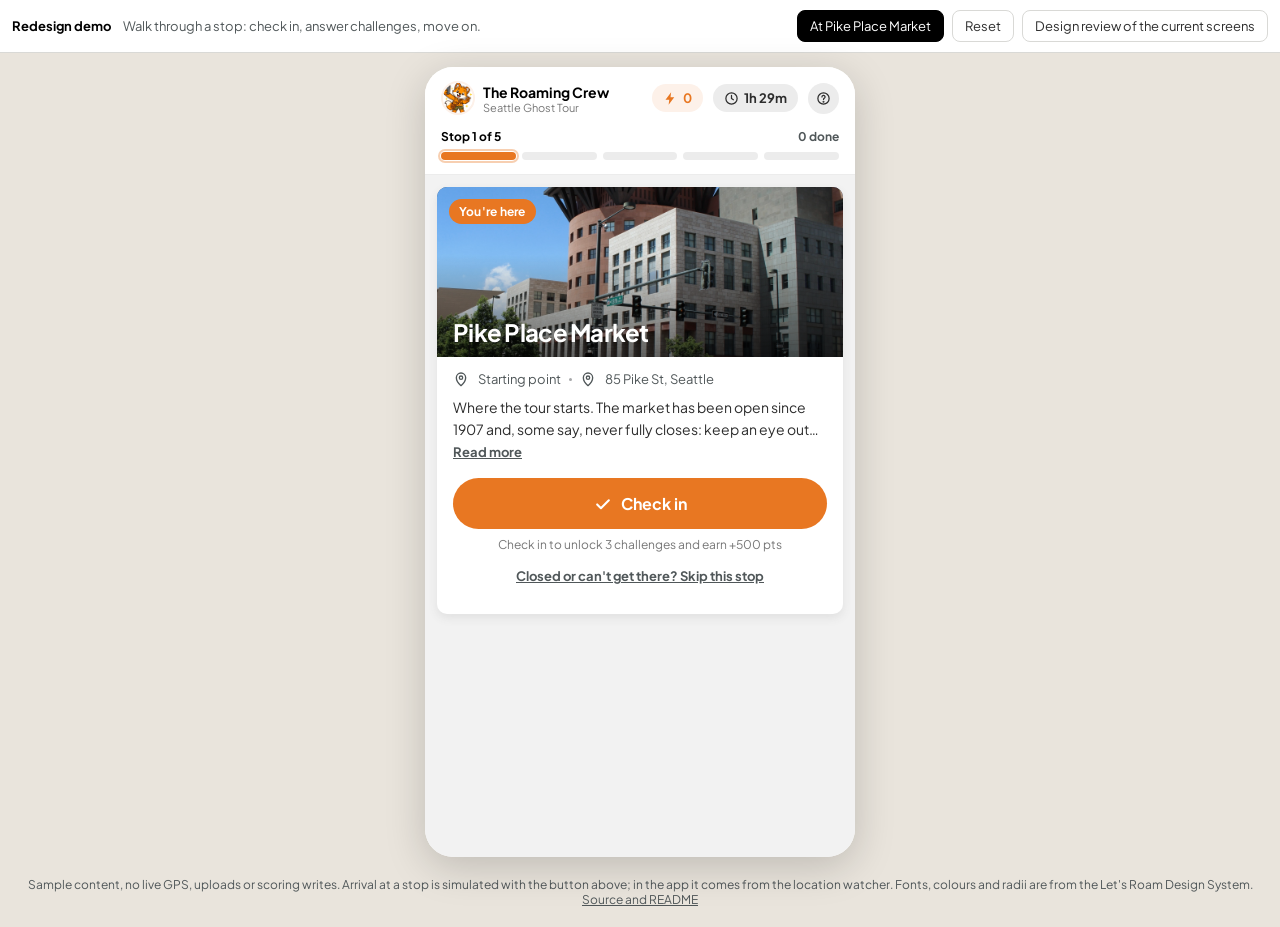
==== index.html @ efba77f4 "Let's Roam hunt screen redesign: review, demo, README Co-Authored-By: Claude Fable 5.1 <noreply@anth" ====
<!doctype html>
<html lang="en">
<head>
  <meta charset="utf-8">
  <meta name="viewport" content="width=device-width, initial-scale=1, viewport-fit=cover">
  <title>Let's Roam - Hunt screen redesign</title>
  <meta name="description" content="Redesigned main hunt screen for Let's Roam scavenger hunt tours. Interactive demo.">
  <link rel="stylesheet" href="./styles.css">
</head>
<body>
  <div class="demo-bar">
    <strong>Redesign demo</strong>
    <span class="hint">Walk through a stop: check in, answer challenges, move on.</span>
    <span class="spacer"></span>
    <button id="demo-arrive" class="primary">Simulate GPS: arrive</button>
    <button id="demo-reset">Reset</button>
    <a href="./review.html">Design review of the current screens</a>
  </div>

  <div class="phone">
    <div id="app" class="app"></div>
  </div>
  <p class="demo-note">
    Sample content, no live GPS, uploads or scoring writes. Arrival at a stop is simulated with the button above;
    in the app it comes from the location watcher. Fonts, colours and radii are from the Let's Roam Design System.
    <a href="https://github.com/mikeprimak/lets-roam-hunt">Source and README</a>
  </p>

  <script src="./hunt-data.js"></script>
  <script src="./app.js"></script>
</body>
</html>
---- styles.css ----
/* Let's Roam - main hunt screen redesign.
   Tokens are verbatim from the Let's Roam Design System (2026 Q3 v2). */
@font-face { font-family: "Plus Jakarta Sans"; src: url("./assets/fonts/PlusJakartaSans.ttf"); font-weight: 400 600; }
@font-face { font-family: "Plus Jakarta Sans"; src: url("./assets/fonts/PlusJakartaSansBold.ttf"); font-weight: 700 800; }

:root {
  --lr-orange: #E87722;
  --lr-orange-hover: #FF8A32;
  --lr-off-orange: #FDF1E9;
  --lr-cream: #FFF4D4;
  --lr-teal: #6AAEAA;
  --lr-navy: #335573;
  --lr-green: #7FB141;
  --lr-blue: #53A6C4;
  --lr-red: #E22222;
  --lr-yellow: #FDD264;
  --lr-black: #000;
  --lr-gray-4: #2D2D2D;
  --lr-gray-3: #505759;
  --lr-gray-2: #A7A8AA;
  --lr-gray-1: #D9D9D6;
  --lr-gray-light: #ECECEC;
  --lr-white-1: #F2F2F2;
  --lr-white: #FEFEFE;
  --text-muted: #777;
  --radius-pill: 50px;
  --radius-card: 10px;
  --radius-less: 15px;
  --shadow-card: 0 4px 10px rgba(82, 82, 82, 0.1);
  --ease: 150ms ease;
  --font: "Plus Jakarta Sans", -apple-system, "Segoe UI", Roboto, sans-serif;
}

* { box-sizing: border-box; }
html, body { margin: 0; height: 100%; }
body {
  font-family: var(--font);
  color: var(--lr-black);
  background: #E9E4DC;
  -webkit-font-smoothing: antialiased;
}
button { font: inherit; color: inherit; cursor: pointer; }
img { display: block; max-width: 100%; }

/* ---------- Demo scaffolding (not part of the app) ---------- */
.demo-bar {
  display: flex; flex-wrap: wrap; gap: 8px; align-items: center;
  padding: 10px 12px; background: #fff; border-bottom: 1px solid var(--lr-gray-1);
  font-size: 13px; color: var(--lr-gray-3);
}
.demo-bar strong { color: var(--lr-black); margin-right: 4px; }
.demo-bar button, .demo-bar a {
  padding: 7px 12px; border: 1px solid var(--lr-gray-1); border-radius: 8px; background: #fff;
  color: var(--lr-gray-4); text-decoration: none; font-size: 13px;
}
.demo-bar button:hover, .demo-bar a:hover { background: var(--lr-gray-light); }
.demo-bar button.primary { background: var(--lr-black); color: #fff; border-color: var(--lr-black); }
.demo-bar .spacer { flex: 1; }
.demo-note { text-align: center; font-size: 12px; color: var(--lr-gray-3); padding: 8px 12px 20px; }
.demo-note a { color: inherit; }

.phone {
  position: relative; width: min(100%, 430px); height: min(calc(100dvh - 110px), 900px); min-height: 560px;
  margin: 14px auto 0; background: #fff; overflow: hidden;
  border-radius: 28px; box-shadow: 0 10px 40px rgba(0,0,0,.18);
  display: flex; flex-direction: column;
}
@media (max-width: 480px) {
  .phone { height: calc(100dvh - 60px); margin: 0; border-radius: 0; box-shadow: none; }
  .demo-bar span.hint { display: none; }
  .demo-note { display: none; }
}

/* ---------- App shell ---------- */
.app { display: flex; flex-direction: column; height: 100%; position: relative; }
.screen { flex: 1; overflow-y: auto; overscroll-behavior: contain; background: var(--lr-white-1); }
.screen::-webkit-scrollbar { width: 0; }

/* Top bar: team, score, time */
.topbar {
  display: flex; align-items: center; gap: 10px; padding: 14px 16px 10px; background: #fff;
  position: sticky; top: 0; z-index: 5;
}
.topbar .team { display: flex; align-items: center; gap: 8px; min-width: 0; flex: 1; }
.topbar .team img { width: 34px; height: 34px; border-radius: 50%; object-fit: cover; border: 2px solid var(--lr-off-orange); }
.topbar .team .name { font-weight: 700; font-size: 14px; white-space: nowrap; overflow: hidden; text-overflow: ellipsis; }
.topbar .team .hunt { font-size: 11px; color: var(--text-muted); font-weight: 500; }
.pill {
  display: inline-flex; align-items: center; gap: 5px; padding: 6px 11px; border-radius: var(--radius-pill);
  font-size: 13px; font-weight: 700; background: var(--lr-gray-light); color: var(--lr-gray-4); white-space: nowrap;
  border: 0;
}
.pill svg { width: 15px; height: 15px; }
.pill.score { background: var(--lr-off-orange); color: var(--lr-orange); }
.pill.score.bump { animation: bump 500ms ease; }
.pill.time.low { background: #FBE3E3; color: var(--lr-red); }
.pill.icon-only { padding: 8px; }
@keyframes bump { 30% { transform: scale(1.12); } }

/* Route progress */
.route { background: #fff; padding: 4px 16px 14px; border-bottom: 1px solid var(--lr-gray-light); }
.route .label { display: flex; justify-content: space-between; font-size: 12px; font-weight: 700; color: var(--lr-gray-3); margin-bottom: 8px; }
.route .label b { color: var(--lr-black); }
.route .steps { display: flex; gap: 6px; }
.route .step {
  flex: 1; height: 8px; border-radius: 4px; background: var(--lr-gray-light); position: relative;
  border: 0; padding: 0; transition: background var(--ease);
}
.route .step.done { background: var(--lr-teal); }
.route .step.current { background: var(--lr-orange); }
.route .step.current::after {
  content: ""; position: absolute; inset: -3px; border-radius: 7px; border: 2px solid var(--lr-orange); opacity: .35;
}
.route .step.skipped { background: var(--lr-gray-2); }

/* Generic card */
.card {
  background: #fff; border-radius: var(--radius-card); box-shadow: var(--shadow-card); margin: 12px 12px 0;
  overflow: hidden;
}
.card-body { padding: 14px 16px; }

/* Current stop hero */
.stop-photo { position: relative; height: 170px; background: var(--lr-navy); }
.stop-photo img { width: 100%; height: 100%; object-fit: cover; filter: saturate(.85); }
.stop-photo .shade { position: absolute; inset: 0; background: linear-gradient(180deg, rgba(0,0,0,0) 40%, rgba(0,0,0,.55)); }
.stop-photo .badge {
  position: absolute; top: 12px; left: 12px; padding: 5px 10px; border-radius: var(--radius-pill);
  background: var(--lr-orange); color: #fff; font-size: 12px; font-weight: 700; letter-spacing: .02em;
}
.stop-photo .badge.next { background: #fff; color: var(--lr-black); }
.stop-photo h2 { position: absolute; left: 16px; right: 16px; bottom: 12px; margin: 0; color: #fff; font-size: 24px; font-weight: 700; letter-spacing: -0.03em; line-height: 1.05; }
.stop-compact { display: flex; align-items: center; gap: 12px; padding: 12px 16px; }
.stop-compact img { width: 52px; height: 52px; border-radius: 8px; object-fit: cover; }
.stop-compact h2 { margin: 0; font-size: 18px; letter-spacing: -0.02em; }
.stop-compact .sub { font-size: 12px; color: var(--lr-teal); font-weight: 700; display: flex; align-items: center; gap: 4px; }
.stop-compact .sub svg { width: 14px; height: 14px; }

.meta { display: flex; align-items: center; gap: 8px; flex-wrap: wrap; font-size: 13px; color: var(--lr-gray-3); font-weight: 600; }
.meta > span { display: inline-flex; align-items: center; gap: 6px; }
.meta .dot { width: 3px; height: 3px; border-radius: 50%; background: var(--lr-gray-2); }
.meta svg { width: 16px; height: 16px; vertical-align: -3px; margin-right: 3px; }
.lore { font-size: 14px; line-height: 1.55; color: var(--lr-gray-4); margin: 10px 0 0; font-weight: 500; }
.lore.clamp { display: -webkit-box; -webkit-line-clamp: 2; -webkit-box-orient: vertical; overflow: hidden; }
.linkbtn { background: none; border: 0; padding: 4px 0; font-size: 13px; font-weight: 700; color: var(--lr-gray-3); text-decoration: underline; }
.linkbtn:hover { color: var(--lr-orange); }

/* Buttons (DS: pill, orange primary, 150ms) */
.btn {
  display: inline-flex; align-items: center; justify-content: center; gap: 8px; width: 100%;
  padding: 15px 20px; border-radius: var(--radius-pill); border: 0; font-weight: 700; font-size: 16px;
  transition: background var(--ease), opacity var(--ease), transform var(--ease);
}
.btn svg { width: 20px; height: 20px; }
.btn.primary { background: var(--lr-orange); color: #fff; }
.btn.primary:hover { background: var(--lr-orange-hover); }
.btn.primary:active { transform: scale(.98); }
.btn.primary:disabled { opacity: .5; cursor: not-allowed; }
.btn.secondary { background: #fff; color: var(--lr-black); box-shadow: inset 0 0 0 2px var(--lr-black); }
.btn.secondary:hover { background: var(--lr-gray-light); }
.btn.dark { background: var(--lr-black); color: #fff; }
.btn.dark:hover { background: var(--lr-gray-4); }
.btn.ghost { background: var(--lr-gray-light); color: var(--lr-gray-4); }
.btn.sm { padding: 10px 14px; font-size: 14px; width: auto; }
.btn-row { display: flex; gap: 8px; margin-top: 14px; }
.btn-row .btn { width: auto; flex: 1; }
.cta-note { text-align: center; font-size: 12px; color: var(--text-muted); font-weight: 600; margin-top: 8px; }

/* Check-in state strip */
.strip {
  display: flex; align-items: center; gap: 10px; padding: 10px 16px; background: var(--lr-off-orange);
  font-size: 13px; font-weight: 700; color: var(--lr-gray-4);
}
.strip.teal { background: #E4F1F0; color: #2F6B67; }
.strip svg { width: 18px; height: 18px; flex: none; }
.strip .pts { margin-left: auto; color: var(--lr-orange); }

/* Challenge list */
.section-head { display: flex; align-items: baseline; justify-content: space-between; padding: 18px 16px 6px; }
.section-head h3 { margin: 0; font-size: 16px; font-weight: 700; letter-spacing: -0.02em; }
.section-head .count { font-size: 12px; font-weight: 700; color: var(--lr-gray-3); }
.challenge {
  display: flex; align-items: center; gap: 12px; width: 100%; text-align: left; background: #fff; border: 0;
  border-radius: var(--radius-card); box-shadow: var(--shadow-card); padding: 12px 14px; margin: 8px 12px 0;
  width: calc(100% - 24px); transition: transform var(--ease), box-shadow var(--ease);
}
.challenge:hover { box-shadow: 0 6px 14px rgba(82,82,82,.16); }
.challenge:active { transform: scale(.99); }
.challenge .tile {
  width: 44px; height: 44px; border-radius: 10px; display: grid; place-items: center; flex: none;
  background: var(--lr-off-orange); color: var(--lr-orange);
}
.challenge .tile svg { width: 22px; height: 22px; }
.challenge.done .tile { background: #E4F1F0; color: var(--lr-teal); }
.challenge.skipped .tile { background: var(--lr-gray-light); color: var(--lr-gray-2); }
.challenge .text { flex: 1; min-width: 0; display: flex; flex-direction: column; }
.challenge .kind { font-size: 11px; font-weight: 700; letter-spacing: .08em; text-transform: uppercase; color: var(--lr-gray-3); }
.challenge .title { font-size: 15px; font-weight: 700; margin: 1px 0; }
.challenge .snippet { display: block; font-size: 12.5px; color: var(--text-muted); font-weight: 500; white-space: nowrap; overflow: hidden; text-overflow: ellipsis; }
.challenge .pts { font-weight: 700; font-size: 14px; color: var(--lr-orange); white-space: nowrap; }
.challenge.done .pts { color: var(--lr-teal); }
.challenge.skipped .pts, .challenge.skipped .title { color: var(--lr-gray-2); }
.challenge .chev { width: 18px; height: 18px; color: var(--lr-gray-2); flex: none; }
.challenge.optional .kind { color: var(--lr-blue); }

/* Stop complete / hunt complete card */
.celebrate { text-align: center; padding: 20px 16px 16px; }
.celebrate img { width: 120px; margin: 0 auto 6px; }
.celebrate h2 { margin: 0; font-size: 24px; letter-spacing: -0.03em; }
.celebrate .earned { font-size: 15px; color: var(--lr-gray-3); font-weight: 600; margin: 4px 0 0; }
.celebrate .earned b { color: var(--lr-orange); font-size: 22px; }
.next-stop {
  display: flex; align-items: center; gap: 12px; margin: 16px 0 0; padding: 12px; border-radius: var(--radius-card);
  background: var(--lr-off-orange); text-align: left;
}
.next-stop img { width: 56px; height: 56px; border-radius: 8px; object-fit: cover; }
.next-stop > div { flex: 1; min-width: 0; }
.next-stop .k { font-size: 11px; font-weight: 700; letter-spacing: .08em; text-transform: uppercase; color: var(--lr-orange); }
.next-stop .n { font-size: 16px; font-weight: 700; }
.next-stop .w { font-size: 13px; color: var(--lr-gray-3); font-weight: 600; }
.summary { display: grid; grid-template-columns: 1fr 1fr 1fr; gap: 8px; margin-top: 14px; }
.summary div { background: var(--lr-white-1); border-radius: 8px; padding: 10px 6px; }
.summary b { display: block; font-size: 18px; letter-spacing: -0.02em; }
.summary span { font-size: 11px; color: var(--lr-gray-3); font-weight: 700; }

/* Bottom sheet (one layer, never stacked) */
.scrim { position: absolute; inset: 0; background: rgba(0,0,0,.45); z-index: 20; animation: fade 150ms ease; }
.sheet {
  position: absolute; left: 0; right: 0; bottom: 0; z-index: 21; background: #fff;
  border-radius: 20px 20px 0 0; max-height: 88%; display: flex; flex-direction: column;
  animation: rise 220ms cubic-bezier(.2,.8,.2,1);
}
.sheet .grab { width: 40px; height: 4px; border-radius: 2px; background: var(--lr-gray-1); margin: 10px auto 0; }
.sheet .sheet-head { display: flex; align-items: center; gap: 10px; padding: 10px 16px 6px; }
.sheet .sheet-head .kind { font-size: 12px; font-weight: 700; letter-spacing: .08em; text-transform: uppercase; color: var(--lr-gray-3); flex: 1; }
.sheet .sheet-head .kind b { color: var(--lr-orange); margin-left: 6px; letter-spacing: 0; text-transform: none; font-size: 13px; }
.iconbtn { width: 36px; height: 36px; border-radius: 50%; border: 0; background: var(--lr-gray-light); display: grid; place-items: center; }
.iconbtn svg { width: 18px; height: 18px; }
.iconbtn:hover { background: var(--lr-gray-1); }
.sheet .sheet-body { padding: 4px 16px 20px; overflow-y: auto; }
.sheet h2 { margin: 6px 0 12px; font-size: 20px; line-height: 1.3; letter-spacing: -0.02em; }
.sheet .q-progress { font-size: 12px; font-weight: 700; color: var(--lr-gray-3); }
@keyframes rise { from { transform: translateY(40px); opacity: 0; } }
@keyframes fade { from { opacity: 0; } }

/* Answer controls */
.choices { display: flex; flex-direction: column; gap: 8px; }
.choice {
  display: flex; align-items: center; gap: 12px; padding: 14px 16px; border-radius: var(--radius-less);
  background: var(--lr-white-1); border: 2px solid transparent; text-align: left; font-weight: 600; font-size: 15px;
  transition: border-color var(--ease), background var(--ease);
}
.choice .radio { width: 20px; height: 20px; border-radius: 50%; border: 2px solid var(--lr-gray-2); flex: none; }
.choice.selected { border-color: var(--lr-orange); background: var(--lr-off-orange); }
.choice.selected .radio { border-color: var(--lr-orange); background: radial-gradient(var(--lr-orange) 45%, transparent 50%); }
.choice.correct { border-color: var(--lr-teal); background: #E4F1F0; }
.choice.wrong { border-color: var(--lr-red); background: #FBE3E3; }
.textinput {
  width: 100%; padding: 15px 16px; border-radius: var(--radius-less); border: 2px solid var(--lr-gray-1); font: inherit;
  font-size: 17px; font-weight: 600; background: #fff; outline: none;
}
.textinput:focus { border-color: var(--lr-orange); box-shadow: 0 0 0 4px rgba(232,119,34,.26); }
.textinput.wrong { border-color: var(--lr-red); animation: shake 300ms; }
@keyframes shake { 25% { transform: translateX(-4px); } 75% { transform: translateX(4px); } }
.photo-drop {
  display: grid; place-items: center; gap: 6px; padding: 22px; border-radius: var(--radius-less);
  border: 2px dashed var(--lr-gray-1); background: var(--lr-white-1); text-align: center; color: var(--lr-gray-3); font-weight: 600; font-size: 14px;
}
.photo-drop img { width: 110px; }
.photo-preview { border-radius: var(--radius-less); overflow: hidden; height: 180px; }
.photo-preview img { width: 100%; height: 100%; object-fit: cover; }
.helper { display: flex; justify-content: space-between; align-items: center; margin-top: 12px; }
.hintbox { margin-top: 10px; padding: 10px 12px; border-radius: 8px; background: var(--lr-cream); font-size: 14px; font-weight: 600; color: #5A4300; }
.feedback { display: flex; align-items: center; gap: 10px; margin-top: 12px; padding: 12px 14px; border-radius: var(--radius-card); font-weight: 700; font-size: 15px; }
.feedback.ok { background: #E4F1F0; color: #2F6B67; }
.feedback.bad { background: #FBE3E3; color: #9E1B1B; }
.feedback.neutral { background: var(--lr-gray-light); color: var(--lr-gray-4); }
.feedback svg { width: 22px; height: 22px; flex: none; }
.feedback .pts { margin-left: auto; font-size: 18px; }
.sheet .actions { margin-top: 14px; display: flex; flex-direction: column; gap: 8px; }

/* Map view */
.mapview { position: absolute; inset: 0; background: #EEF0EA; z-index: 10; display: flex; flex-direction: column; animation: fade 150ms ease; }
.mapview svg.map { flex: 1; width: 100%; height: 100%; }
.mapview .map-top { position: absolute; top: 12px; left: 12px; right: 12px; display: flex; gap: 8px; align-items: center; z-index: 2; }
.mapview .map-top .pill { background: #fff; box-shadow: var(--shadow-card); }
.mapview .map-card {
  position: absolute; left: 12px; right: 12px; bottom: 12px; background: #fff; border-radius: var(--radius-card); box-shadow: 0 6px 20px rgba(0,0,0,.18);
  padding: 14px 16px; z-index: 2;
}
.mapview .map-card h3 { margin: 0 0 2px; font-size: 17px; letter-spacing: -0.02em; }
.pin-label { font: 700 11px var(--font); fill: #fff; }
.you { animation: pulse 1.6s ease-out infinite; transform-origin: center; }
@keyframes pulse { 0% { opacity: .7; transform: scale(.6); } 100% { opacity: 0; transform: scale(1.6); } }

/* Help sheet */
.rules { list-style: none; padding: 0; margin: 0; }
.rules li { display: flex; justify-content: space-between; padding: 10px 0; border-bottom: 1px solid var(--lr-gray-light); font-size: 14px; font-weight: 600; }
.rules li b { color: var(--lr-orange); }
.rules li b.neg { color: var(--lr-gray-3); }
.help-actions { display: grid; gap: 8px; margin-top: 14px; }

/* Toast */
.toast {
  position: absolute; left: 50%; top: 80px; transform: translateX(-50%); z-index: 30; background: var(--lr-black); color: #fff;
  padding: 10px 16px; border-radius: var(--radius-pill); font-weight: 700; font-size: 14px; box-shadow: 0 6px 20px rgba(0,0,0,.25);
  display: flex; align-items: center; gap: 8px; animation: toastin 250ms ease; white-space: nowrap;
}
.toast svg { width: 18px; height: 18px; }
@keyframes toastin { from { opacity: 0; transform: translate(-50%, -8px); } }

.sr { position: absolute; width: 1px; height: 1px; overflow: hidden; clip: rect(0 0 0 0); }
.spacer-bottom { height: 24px; }
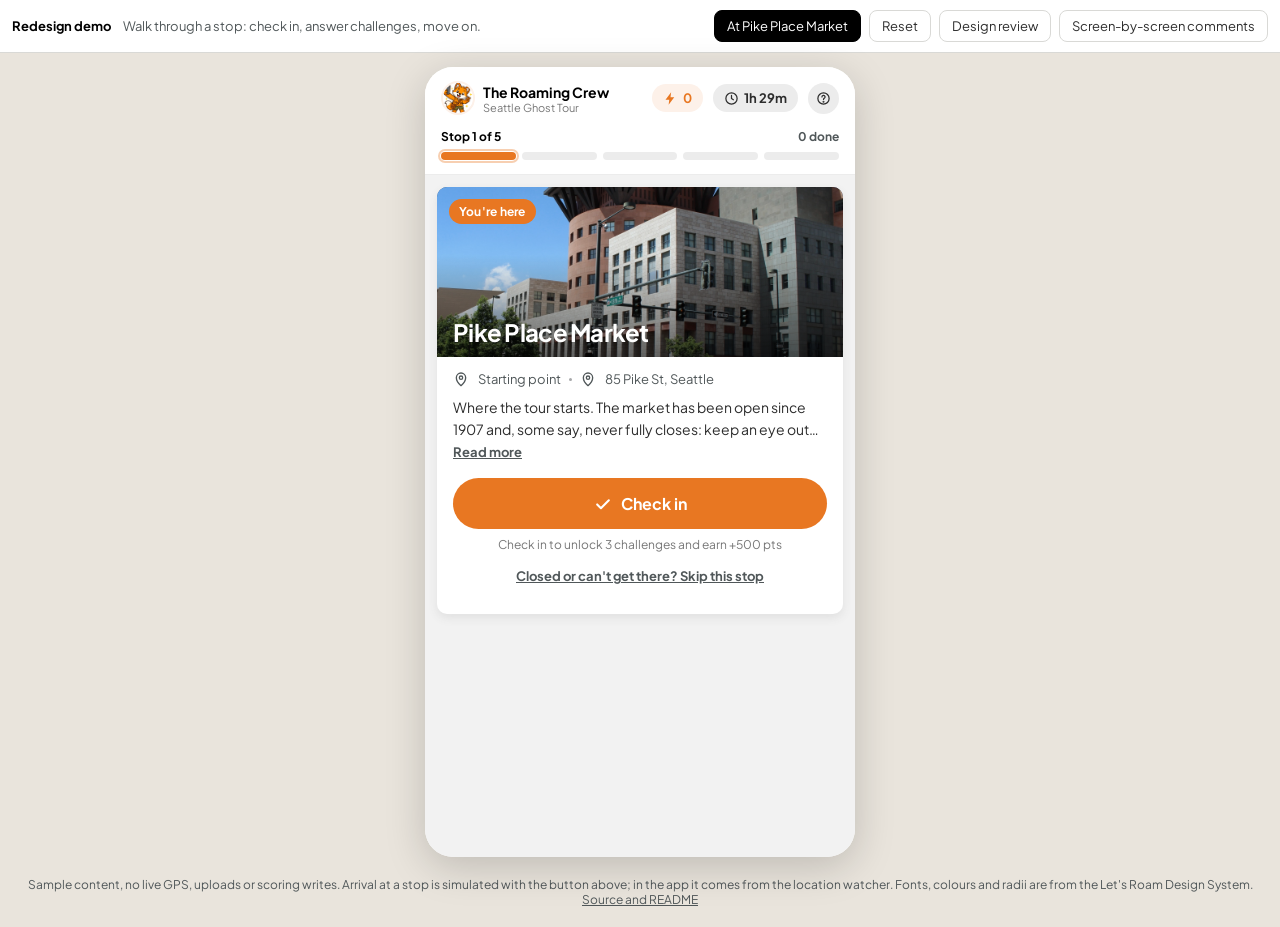
==== commit d777f383: "Add review v2: what the screen must say, principles, old vs new Co-Authored-By: Claude Fable 5.1 <no" ====
--- a/index.html
+++ b/index.html
@@ -14,7 +14,8 @@
     <span class="spacer"></span>
     <button id="demo-arrive" class="primary">Simulate GPS: arrive</button>
     <button id="demo-reset">Reset</button>
-    <a href="./review.html">Design review of the current screens</a>
+    <a href="./review-v2.html">Design review</a>
+    <a href="./review.html">Screen-by-screen comments</a>
   </div>
 
   <div class="phone">
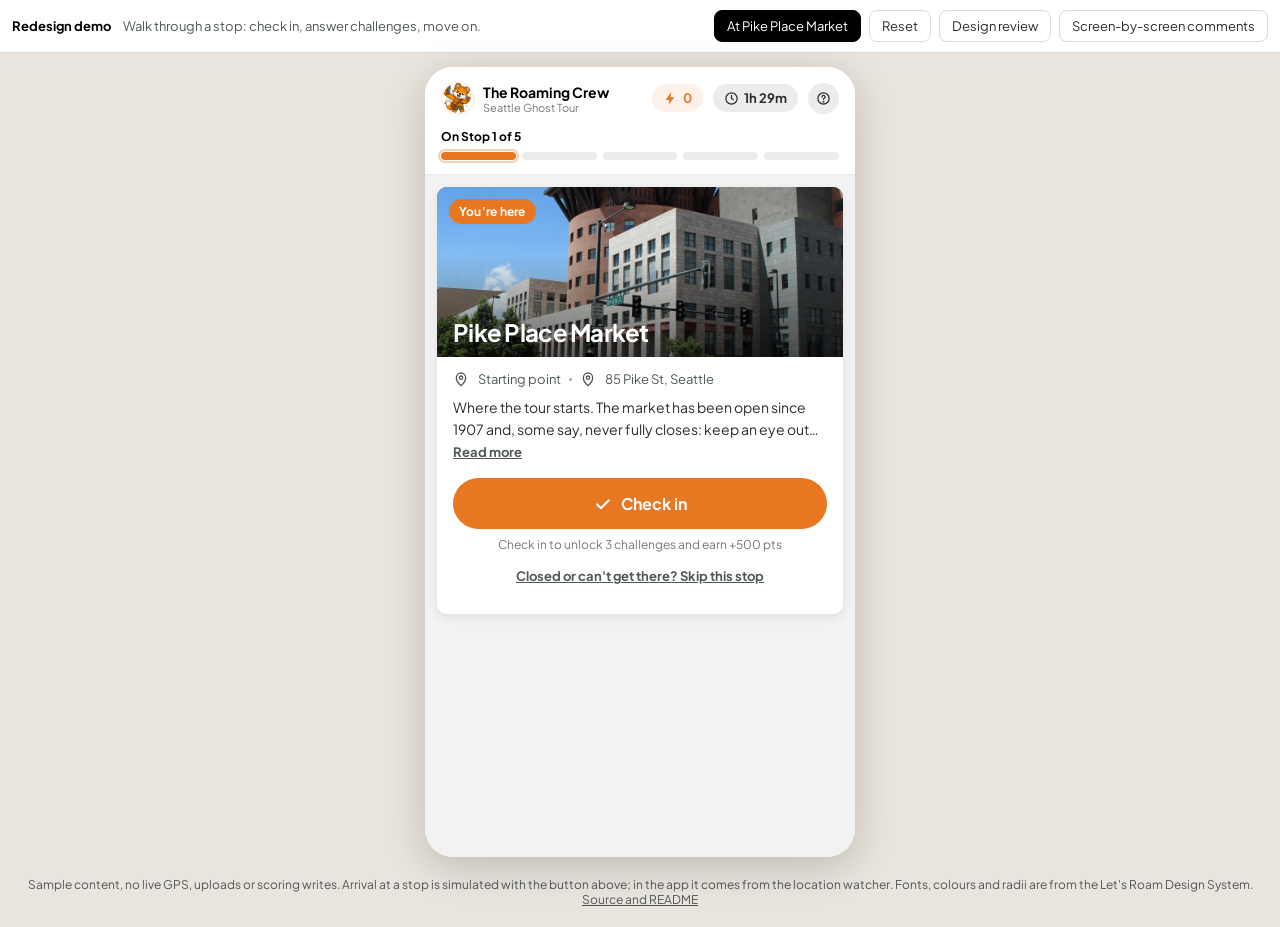
==== commit f71cda26: "Check-in celebration keeps the card in place; route label wording; review v3 with notes between scre" ====
--- a/index.html
+++ b/index.html
@@ -14,7 +14,7 @@
     <span class="spacer"></span>
     <button id="demo-arrive" class="primary">Simulate GPS: arrive</button>
     <button id="demo-reset">Reset</button>
-    <a href="./review-v2.html">Design review</a>
+    <a href="./review-v3.html">Design review</a>
     <a href="./review.html">Screen-by-screen comments</a>
   </div>
 
--- a/styles.css
+++ b/styles.css
@@ -160,6 +160,22 @@
 .btn.secondary:hover { background: var(--lr-gray-light); }
 .btn.dark { background: var(--lr-black); color: #fff; }
 .btn.dark:hover { background: var(--lr-gray-4); }
+.btn.checked { background: var(--lr-teal); color: #fff; position: relative; overflow: visible; }
+.btn.checked:disabled { opacity: 1; cursor: default; }
+.btn.checked.pop { animation: pop 600ms cubic-bezier(.2,.9,.3,1.4); }
+@keyframes pop { 0% { transform: scale(.92); } 45% { transform: scale(1.08); } 100% { transform: scale(1); } }
+.burst { position: absolute; left: 50%; top: 50%; width: 0; height: 0; pointer-events: none; }
+.burst i {
+  position: absolute; left: -4px; top: -4px; width: 8px; height: 8px; border-radius: 50%; background: var(--c);
+  transform: rotate(var(--a)) translateX(0); opacity: 0; animation: fly 750ms ease-out forwards;
+}
+.burst i:nth-child(odd) { width: 6px; height: 6px; border-radius: 2px; }
+@keyframes fly { 0% { opacity: 1; transform: rotate(var(--a)) translateX(10px) scale(1); } 100% { opacity: 0; transform: rotate(var(--a)) translateX(var(--d)) scale(.3); } }
+.earned-note { color: var(--lr-orange); display: inline-block; }
+.earned-note.rise { animation: risein 500ms 200ms ease both; }
+@keyframes risein { from { opacity: 0; transform: translateY(8px); } }
+.challenges.slide-in { animation: slideup 550ms 250ms cubic-bezier(.2,.8,.2,1) both; }
+@keyframes slideup { from { opacity: 0; transform: translateY(40px); } }
 .btn.ghost { background: var(--lr-gray-light); color: var(--lr-gray-4); }
 .btn.sm { padding: 10px 14px; font-size: 14px; width: auto; }
 .btn-row { display: flex; gap: 8px; margin-top: 14px; }
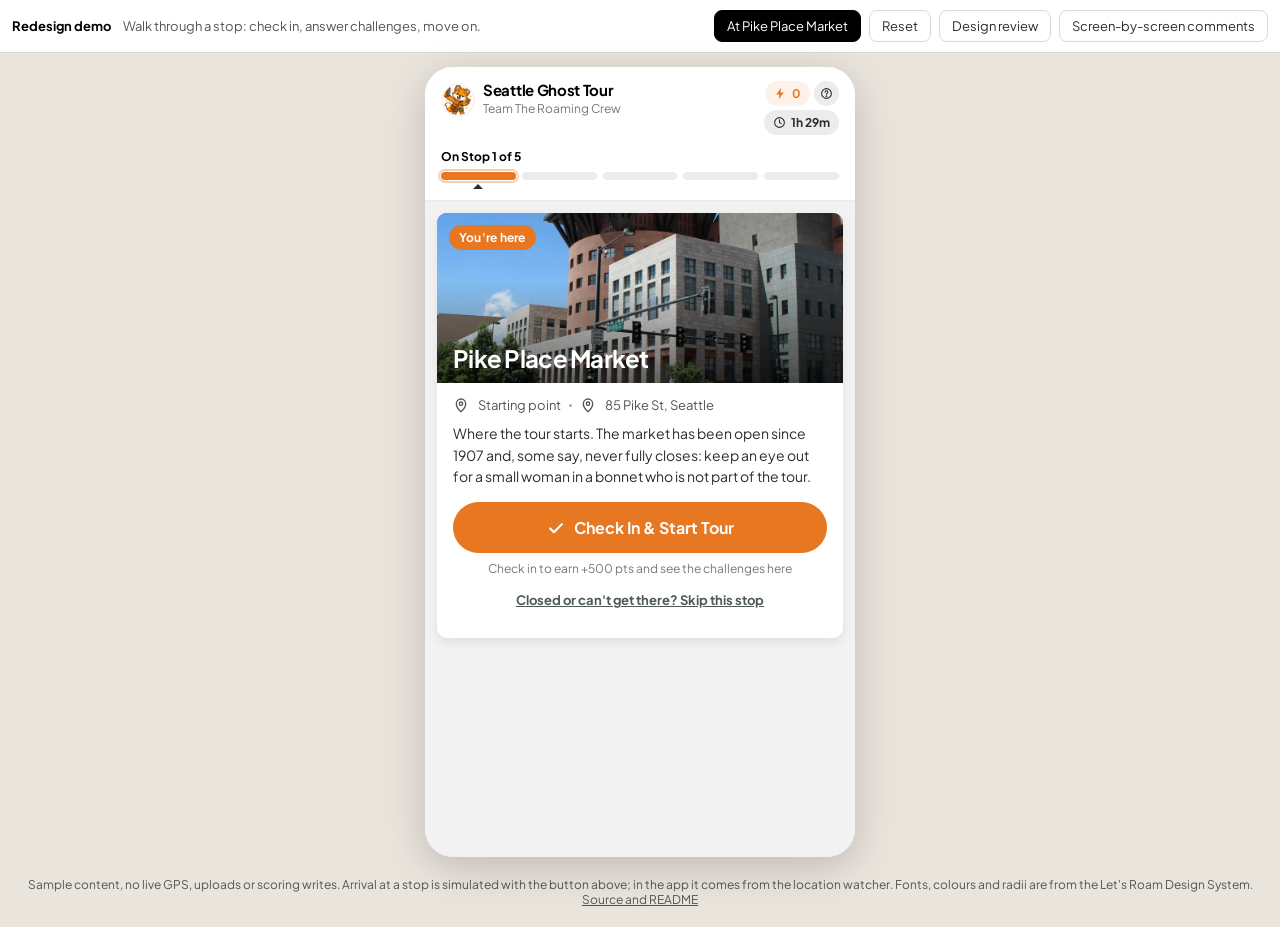
==== commit 6169b9fd: "Scope the no-scroll mobile rule to the demo page only Co-Authored-By: Claude Fable 5.1 <noreply@anth" ====
--- a/index.html
+++ b/index.html
@@ -7,7 +7,7 @@
   <meta name="description" content="Redesigned main hunt screen for Let's Roam scavenger hunt tours. Interactive demo.">
   <link rel="stylesheet" href="./styles.css">
 </head>
-<body>
+<body class="demo">
   <div class="demo-bar">
     <strong>Redesign demo</strong>
     <span class="hint">Walk through a stop: check in, answer challenges, move on.</span>
--- a/styles.css
+++ b/styles.css
@@ -66,7 +66,13 @@
   display: flex; flex-direction: column;
 }
 @media (max-width: 480px) {
-  .phone { height: calc(100dvh - 60px); margin: 0; border-radius: 0; box-shadow: none; }
+  /* On a phone the frame must fill the viewport exactly, or a bottom sheet lands below the fold. */
+  body.demo { height: 100dvh; overflow: hidden; }
+  .demo-bar { flex-wrap: nowrap; overflow-x: auto; height: 48px; padding: 6px 10px; box-sizing: border-box; scrollbar-width: none; }
+  .demo-bar::-webkit-scrollbar { display: none; }
+  .demo-bar button, .demo-bar a, .demo-bar strong { white-space: nowrap; flex: none; }
+  .demo-bar .spacer { display: none; }
+  .phone { height: calc(100dvh - 48px); min-height: 0; margin: 0; border-radius: 0; box-shadow: none; }
   .demo-bar span.hint { display: none; }
   .demo-note { display: none; }
 }
@@ -83,8 +89,17 @@
 }
 .topbar .team { display: flex; align-items: center; gap: 8px; min-width: 0; flex: 1; }
 .topbar .team img { width: 34px; height: 34px; border-radius: 50%; object-fit: cover; border: 2px solid var(--lr-off-orange); }
-.topbar .team .name { font-weight: 700; font-size: 14px; white-space: nowrap; overflow: hidden; text-overflow: ellipsis; }
-.topbar .team .hunt { font-size: 11px; color: var(--text-muted); font-weight: 500; }
+.topbar { align-items: flex-start; }
+.topbar .team { align-items: flex-start; }
+.topbar .team img { margin-top: 2px; }
+.topbar .team > div { min-width: 0; }
+.topbar .team .name { font-weight: 700; font-size: 15px; line-height: 1.2; letter-spacing: -0.02em; }
+.topbar .team .hunt { font-size: 12px; color: var(--text-muted); font-weight: 600; margin-top: 2px; }
+.topbar .stats { display: flex; flex-direction: column; align-items: flex-end; gap: 4px; flex: none; }
+.topbar .stats .row { display: flex; gap: 4px; }
+.topbar .pill { flex: none; padding: 5px 9px; font-size: 12px; }
+.topbar .pill.icon-only { padding: 6px; }
+.topbar .pill svg { width: 13px; height: 13px; }
 .pill {
   display: inline-flex; align-items: center; gap: 5px; padding: 6px 11px; border-radius: var(--radius-pill);
   font-size: 13px; font-weight: 700; background: var(--lr-gray-light); color: var(--lr-gray-4); white-space: nowrap;
@@ -101,7 +116,7 @@
 .route { background: #fff; padding: 4px 16px 14px; border-bottom: 1px solid var(--lr-gray-light); }
 .route .label { display: flex; justify-content: space-between; font-size: 12px; font-weight: 700; color: var(--lr-gray-3); margin-bottom: 8px; }
 .route .label b { color: var(--lr-black); }
-.route .steps { display: flex; gap: 6px; }
+.route .steps { display: flex; gap: 6px; padding-bottom: 6px; }
 .route .step {
   flex: 1; height: 8px; border-radius: 4px; background: var(--lr-gray-light); position: relative;
   border: 0; padding: 0; transition: background var(--ease);
@@ -112,6 +127,20 @@
   content: ""; position: absolute; inset: -3px; border-radius: 7px; border: 2px solid var(--lr-orange); opacity: .35;
 }
 .route .step.skipped { background: var(--lr-gray-2); }
+.route .step.tappable { cursor: pointer; }
+.route .step.tappable:hover { filter: brightness(.92); }
+.route .step.shown::before { content: ""; position: absolute; left: 50%; bottom: -9px; width: 0; height: 0; margin-left: -5px; border: 5px solid transparent; border-bottom-color: var(--lr-gray-4); }
+.route .step:not(.tappable) { cursor: default; }
+.route .label .tap-hint { font-weight: 600; color: var(--lr-gray-2); }
+.revisit-bar {
+  display: flex; align-items: center; gap: 10px; margin: 12px 12px 0; padding: 10px 12px 10px 14px; border-radius: var(--radius-card);
+  background: var(--lr-navy); color: #fff; font-size: 13px; font-weight: 700;
+}
+.revisit-bar svg { width: 18px; height: 18px; flex: none; }
+.revisit-bar span { flex: 1; }
+.revisit-bar .btn { background: #fff; color: var(--lr-navy); padding: 9px 12px; font-size: 13px; white-space: nowrap; }
+.revisit-bar .btn svg { width: 16px; height: 16px; }
+.stop-photo .badge.done { background: var(--lr-teal); }
 
 /* Generic card */
 .card {
@@ -141,7 +170,7 @@
 .meta .dot { width: 3px; height: 3px; border-radius: 50%; background: var(--lr-gray-2); }
 .meta svg { width: 16px; height: 16px; vertical-align: -3px; margin-right: 3px; }
 .lore { font-size: 14px; line-height: 1.55; color: var(--lr-gray-4); margin: 10px 0 0; font-weight: 500; }
-.lore.clamp { display: -webkit-box; -webkit-line-clamp: 2; -webkit-box-orient: vertical; overflow: hidden; }
+.lore.clamp { display: -webkit-box; -webkit-line-clamp: 4; -webkit-box-orient: vertical; overflow: hidden; }
 .linkbtn { background: none; border: 0; padding: 4px 0; font-size: 13px; font-weight: 700; color: var(--lr-gray-3); text-decoration: underline; }
 .linkbtn:hover { color: var(--lr-orange); }
 
@@ -190,6 +219,17 @@
 .strip.teal { background: #E4F1F0; color: #2F6B67; }
 .strip svg { width: 18px; height: 18px; flex: none; }
 .strip .pts { margin-left: auto; color: var(--lr-orange); }
+.strip.all-done { margin: 8px 12px 0; border-radius: var(--radius-card); }
+.strip.all-done .pts { color: #2F6B67; }
+.sheet-h3 { font-size: 13px; font-weight: 700; letter-spacing: .12em; text-transform: uppercase; color: var(--lr-gray-3); margin: 18px 0 8px; }
+.faq details { background: var(--lr-white-1); border-radius: 10px; margin-bottom: 6px; }
+.faq summary { list-style: none; cursor: pointer; display: flex; align-items: center; gap: 8px; padding: 12px 14px; font-weight: 700; font-size: 14.5px; }
+.faq summary::-webkit-details-marker { display: none; }
+.faq summary .chev { margin-left: auto; width: 18px; height: 18px; color: var(--lr-gray-2); transition: transform var(--ease); flex: none; }
+.faq details[open] summary .chev { transform: rotate(90deg); }
+.faq .rules { margin: 0 14px 6px; }
+.faq .rules li { border-bottom-color: var(--lr-gray-1); }
+.faq p { margin: 0; padding: 0 14px 12px; font-size: 14px; line-height: 1.55; font-weight: 500; color: var(--lr-gray-4); }
 
 /* Challenge list */
 .section-head { display: flex; align-items: baseline; justify-content: space-between; padding: 18px 16px 6px; }
@@ -246,6 +286,9 @@
   border-radius: 20px 20px 0 0; max-height: 88%; display: flex; flex-direction: column;
   animation: rise 220ms cubic-bezier(.2,.8,.2,1);
 }
+.sheet.still, .scrim.still { animation: none; }
+.sheet-inner { display: flex; flex-direction: column; min-height: 0; }
+.sheet-inner.swap { animation: fade 340ms ease-out; }
 .sheet .grab { width: 40px; height: 4px; border-radius: 2px; background: var(--lr-gray-1); margin: 10px auto 0; }
 .sheet .sheet-head { display: flex; align-items: center; gap: 10px; padding: 10px 16px 6px; }
 .sheet .sheet-head .kind { font-size: 12px; font-weight: 700; letter-spacing: .08em; text-transform: uppercase; color: var(--lr-gray-3); flex: 1; }
@@ -254,6 +297,8 @@
 .iconbtn svg { width: 18px; height: 18px; }
 .iconbtn:hover { background: var(--lr-gray-1); }
 .sheet .sheet-body { padding: 4px 16px 20px; overflow-y: auto; }
+.sheet .sheet-body::-webkit-scrollbar { width: 0; }
+.sheet .sheet-body { scrollbar-width: none; }
 .sheet h2 { margin: 6px 0 12px; font-size: 20px; line-height: 1.3; letter-spacing: -0.02em; }
 .sheet .q-progress { font-size: 12px; font-weight: 700; color: var(--lr-gray-3); }
 @keyframes rise { from { transform: translateY(40px); opacity: 0; } }
@@ -278,6 +323,18 @@
 .textinput:focus { border-color: var(--lr-orange); box-shadow: 0 0 0 4px rgba(232,119,34,.26); }
 .textinput.wrong { border-color: var(--lr-red); animation: shake 300ms; }
 @keyframes shake { 25% { transform: translateX(-4px); } 75% { transform: translateX(4px); } }
+.wheel-wrap { position: relative; height: 176px; border-radius: var(--radius-less); background: var(--lr-white-1); overflow: hidden; border: 2px solid transparent; }
+.wheel-wrap.wrong { border-color: var(--lr-red); }
+.wheel-band { position: absolute; left: 10px; right: 10px; top: 66px; height: 44px; border-radius: 10px; background: var(--lr-off-orange); border: 2px solid var(--lr-orange); pointer-events: none; }
+.wheel { position: absolute; inset: 0; overflow-y: auto; scroll-snap-type: y mandatory; padding: 66px 0; scrollbar-width: none; -webkit-mask-image: linear-gradient(transparent, #000 35%, #000 65%, transparent); mask-image: linear-gradient(transparent, #000 35%, #000 65%, transparent); }
+.wheel::-webkit-scrollbar { display: none; }
+.wheel > div { height: 44px; scroll-snap-align: center; display: grid; place-items: center; font-size: 22px; font-weight: 600; color: var(--lr-gray-2); }
+.wheel > div.on { color: var(--lr-black); font-weight: 800; }
+.wheel[data-locked] { pointer-events: none; }
+.next-block { margin-top: 4px; }
+.next-block .next-stop { margin-top: 6px; }
+.next-block .btn-row { margin-top: 10px; }
+.next-block.rise-in { animation: risein 500ms 350ms ease both; }
 .photo-drop {
   display: grid; place-items: center; gap: 6px; padding: 22px; border-radius: var(--radius-less);
   border: 2px dashed var(--lr-gray-1); background: var(--lr-white-1); text-align: center; color: var(--lr-gray-3); font-weight: 600; font-size: 14px;
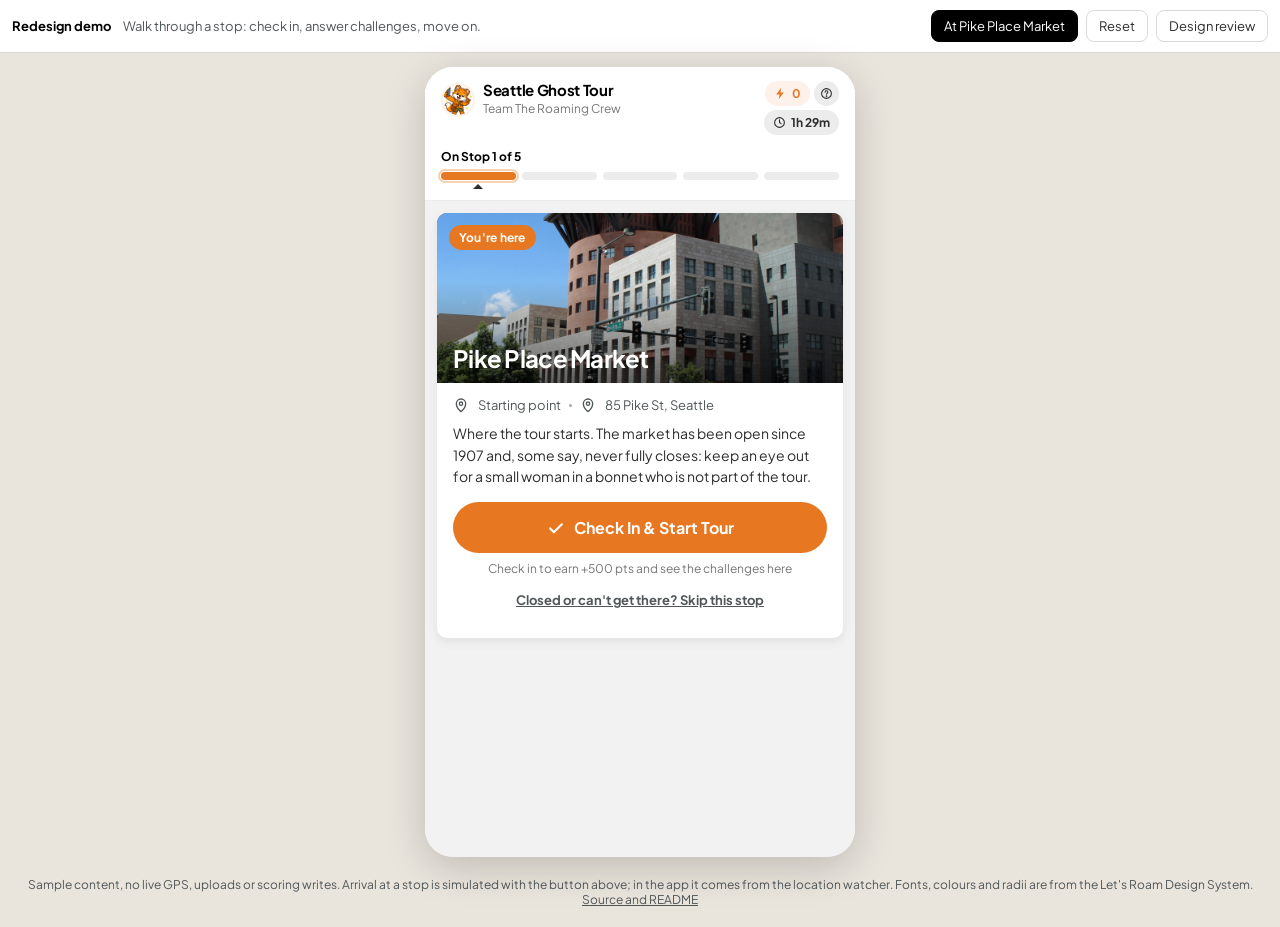
==== commit 3187f52a: "Unlink the v1 screen-by-screen page Co-Authored-By: Claude Fable 5.1 <noreply@anthropic.com> Claude-" ====
--- a/index.html
+++ b/index.html
@@ -15,7 +15,6 @@
     <button id="demo-arrive" class="primary">Simulate GPS: arrive</button>
     <button id="demo-reset">Reset</button>
     <a href="./review-v3.html">Design review</a>
-    <a href="./review.html">Screen-by-screen comments</a>
   </div>
 
   <div class="phone">
